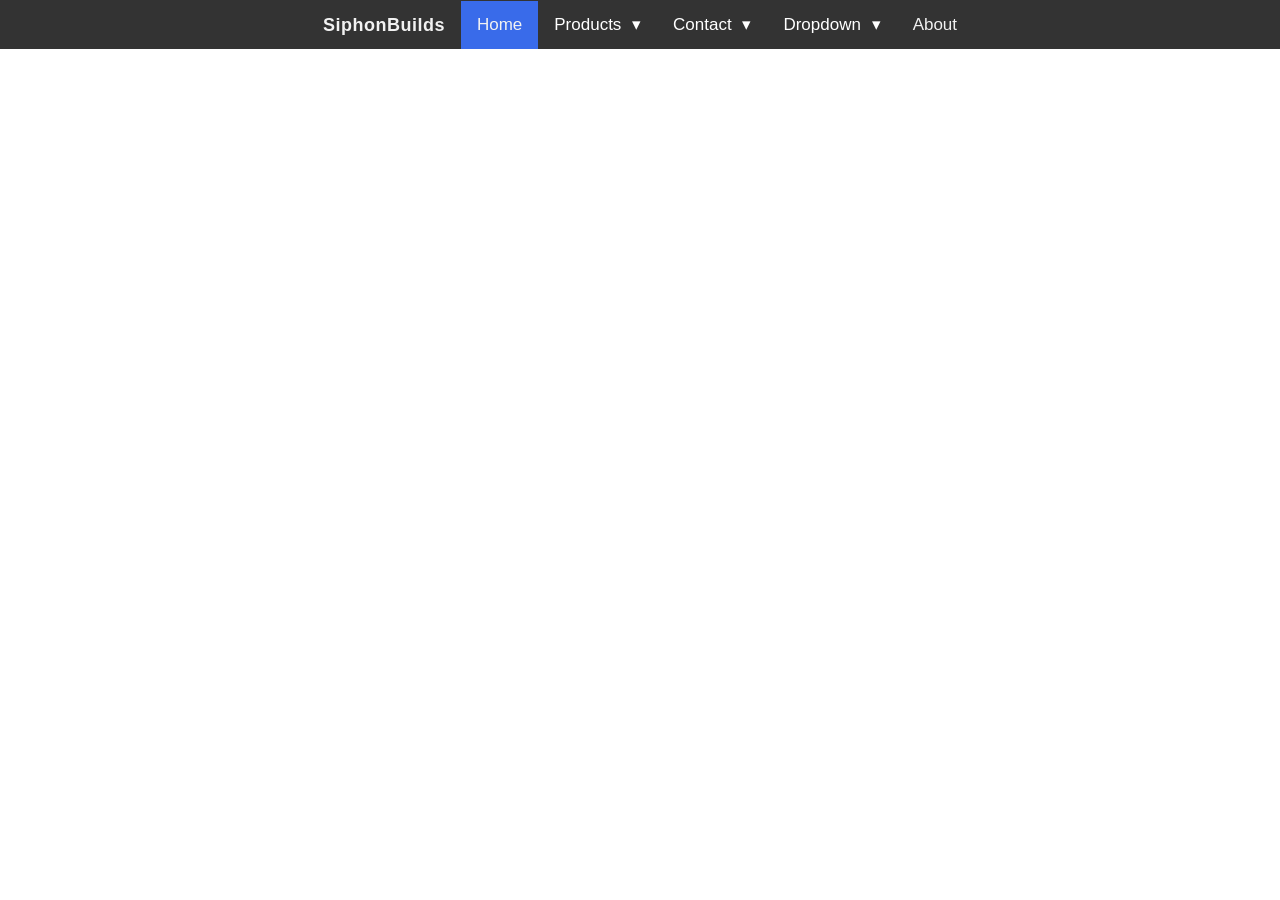
==== html/index.html @ d19a141d "Add initial HTML, CSS, and JavaScript files for top navigation bar" ====
<!DOCTYPE html>
<html lang="en">
<head>
    <meta charset="UTF-8">
    <meta name="viewport" content="width=device-width, initial-scale=1.0">
    <link rel="stylesheet" href="../css/stylesheet.css">
    <link rel="script" href="../js/script.js">
    <script src="../js/script.js"></script>
    <title>SiphonBuilds | PC Builder Configurator</title>
</head>
<body>
<div class="topnav" id="myTopnav">
  <a href="javascript:void(0);" class="icon" onclick="myFunction()">☰</a>
  <a href="#home" class="brand"><span class="brand-text">SiphonBuilds</span></a>
  <a href="#home" class="active">Home</a>
  <div class="dropdown">
    <button class="dropbtn">Products
      <i class="fa fa-caret-down"></i>
    </button>
    <div class="dropdown-content">
      <a href="#prebuilts">Pre-Built PCs</a>
      <a href="#buildyourown">Build your own PC</a>
    </div>
  </div>
  <div class="dropdown">
    <button class="dropbtn">Contact
      <i class="fa fa-caret-down"></i>
    </button>
    <div class="dropdown-content">
      <a href="#email">Link 1</a>
      <a href="#phone">Link 2</a>
      <a href="#socials">Link 3</a>
    </div>
  </div>
  <div class="dropdown">
    <button class="dropbtn">Dropdown
      <i class="fa fa-caret-down"></i>
    </button>
    <div class="dropdown-content">
      <a href="#">Link 1</a>
      <a href="#">Link 2</a>
      <a href="#">Link 3</a>
    </div>
  </div>
  <a href="#about">About</a>
</div>
</body>
</body>
</html>
---- css/stylesheet.css ----
body {
	margin: 0;
	font-family: "Segoe UI", Tahoma, Geneva, Verdana, sans-serif;
}

.topnav .brand {
  font-family: "Trebuchet MS", "Segoe UI", Tahoma, sans-serif;
  font-size: 18px;
  font-weight: 700;
  letter-spacing: 0.5px;
}

.topnav .brand-text,
.topnav .brand img {
  display: block;
  line-height: 1;
}

.topnav .brand img {
  max-height: 24px;
  width: auto;
}

.topnav a {
  float: left;
  display: block;
  color: #f2f2f2;
  text-align: center;
  padding: 14px 16px;
  text-decoration: none;
  font-size: 17px;
  font-family: "Trebuchet MS", "Segoe UI", Tahoma, sans-serif;
  font-weight: 400;
}

.topnav a,
.dropdown .dropbtn {
  font-family: "Trebuchet MS", "Segoe UI", Tahoma, sans-serif;
  font-weight: 400;
}

.topnav {
  display: flex;
  justify-content: center;
  align-items: center;
  background-color: #333;
  padding: 0 20px;
}

.dropdown {
  float: none;
}

.active {
  background-color: #396bea;
  color: white;
}

.topnav .icon {
  display: none;
}

.dropdown {
  float: left;
  overflow: hidden;
}

.dropdown .dropbtn {
  font-size: 17px;    
  border: none;
  outline: none;
  color: white;
  padding: 14px 16px;
  background-color: inherit;
  font-family: inherit;
  margin: 0;
}

.dropdown-content {
  display: none;
  position: absolute;
  background-color: #f9f9f9;
  min-width: 160px;
  box-shadow: 0px 8px 16px 0px rgba(0,0,0,0.2);
  z-index: 1;
}

.dropdown-content a {
  float: none;
  color: black;
  padding: 12px 16px;
  text-decoration: none;
  display: block;
  text-align: left;
}

.topnav a:hover, .dropdown:hover .dropbtn {
  background-color: #555;
  color: white;
}

.dropdown-content a:hover {
  background-color: #ddd;
  color: black;
}

.dropdown:hover .dropdown-content {
  display: block;
}

@media screen and (max-width: 600px) {
  .topnav a:not(:first-child), .dropdown .dropbtn {
    display: none;
  }
  .topnav .brand {
    display: block;
  }
  .topnav a.icon {
    float: right;
    display: block;
  }
}

@media screen and (max-width: 600px) {
  .topnav.responsive {position: relative;}
  .topnav.responsive .icon {
    position: absolute;
    right: 0;
    top: 0;
  }
  .topnav.responsive a {
    float: none;
    display: block;
    text-align: left;
  }
  .topnav.responsive .brand {
    display: block;
  }
  .topnav.responsive .dropdown {float: none;}
  .topnav.responsive .dropdown-content {position: relative;}
  .topnav.responsive .dropdown .dropbtn {
    display: block;
    width: 100%;
    text-align: left;
  }
}

.topnav .brand:hover,
.topnav .brand:focus {
  background-color: transparent;
  color: #f2f2f2;
}

.dropbtn::after {
  content: "▾";
  display: inline-block;
  margin-left: 6px;
  transition: transform 0.25s ease;
  transform-origin: center;
}

.dropdown:hover .dropbtn::after,
.dropdown:focus-within .dropbtn::after {
  transform: rotate(180deg);
}
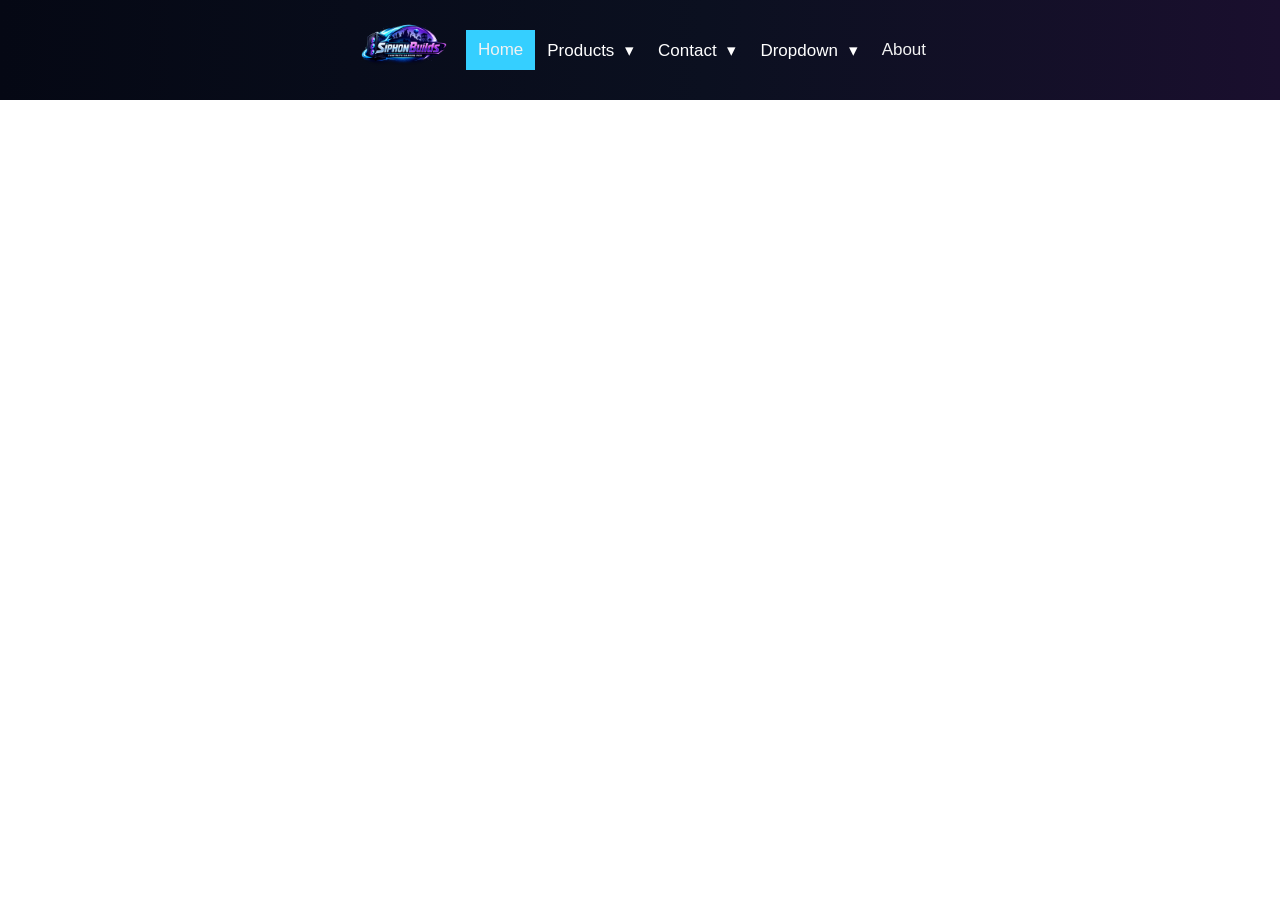
==== commit 6597530a: "Refactor code structure for improved readability and maintainability" ====
--- a/html/index.html
+++ b/html/index.html
@@ -4,6 +4,7 @@
     <meta charset="UTF-8">
     <meta name="viewport" content="width=device-width, initial-scale=1.0">
     <link rel="stylesheet" href="../css/stylesheet.css">
+    <link rel="icon" type="image/png" href="../websiteimages/faicon.png">
     <link rel="script" href="../js/script.js">
     <script src="../js/script.js"></script>
     <title>SiphonBuilds | PC Builder Configurator</title>
@@ -11,7 +12,9 @@
 <body>
 <div class="topnav" id="myTopnav">
   <a href="javascript:void(0);" class="icon" onclick="myFunction()">☰</a>
-  <a href="#home" class="brand"><span class="brand-text">SiphonBuilds</span></a>
+  <a href="#home" class="brand" aria-label="SiphonBuilds home">
+    <img src="../websiteimages/logo.png" alt="SiphonBuilds logo">
+  </a>
   <a href="#home" class="active">Home</a>
   <div class="dropdown">
     <button class="dropbtn">Products
--- a/css/stylesheet.css
+++ b/css/stylesheet.css
@@ -8,6 +8,10 @@
   font-size: 18px;
   font-weight: 700;
   letter-spacing: 0.5px;
+  display: flex;
+  align-items: center;
+  justify-content: center;
+  padding: 0 12px;
 }
 
 .topnav .brand-text,
@@ -17,7 +21,7 @@
 }
 
 .topnav .brand img {
-  max-height: 24px;
+  max-height: 100px;
   width: auto;
 }
 
@@ -26,7 +30,7 @@
   display: block;
   color: #f2f2f2;
   text-align: center;
-  padding: 14px 16px;
+  padding: 10px 12px;
   text-decoration: none;
   font-size: 17px;
   font-family: "Trebuchet MS", "Segoe UI", Tahoma, sans-serif;
@@ -43,8 +47,8 @@
   display: flex;
   justify-content: center;
   align-items: center;
-  background-color: #333;
-  padding: 0 20px;
+  background: linear-gradient(90deg, #050814 0%, #0b1020 55%, #1a0f2e 100%);
+  padding: 0;
 }
 
 .dropdown {
@@ -52,7 +56,7 @@
 }
 
 .active {
-  background-color: #396bea;
+  background-color: #35cfff;
   color: white;
 }
 
@@ -70,7 +74,7 @@
   border: none;
   outline: none;
   color: white;
-  padding: 14px 16px;
+  padding: 10px 12px;
   background-color: inherit;
   font-family: inherit;
   margin: 0;
@@ -95,7 +99,7 @@
 }
 
 .topnav a:hover, .dropdown:hover .dropbtn {
-  background-color: #555;
+  background-color: #b04cff;
   color: white;
 }
 
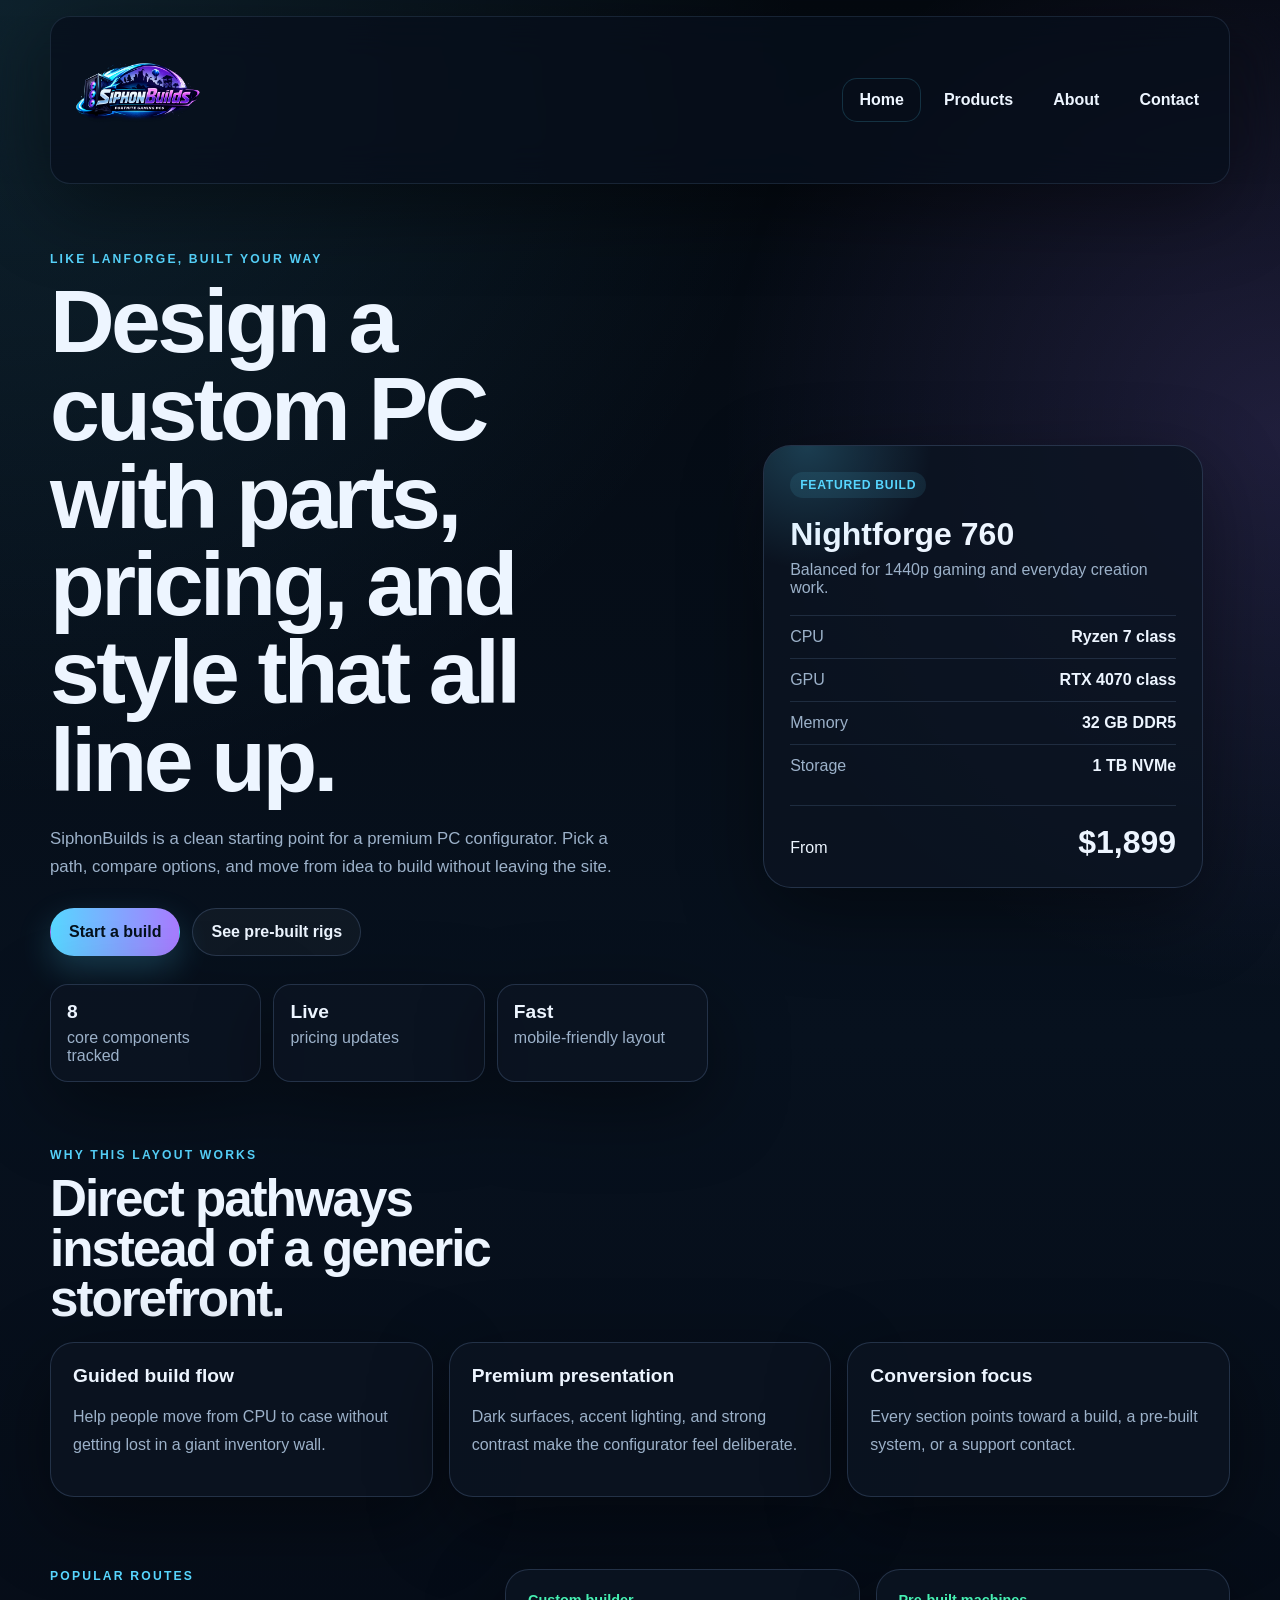
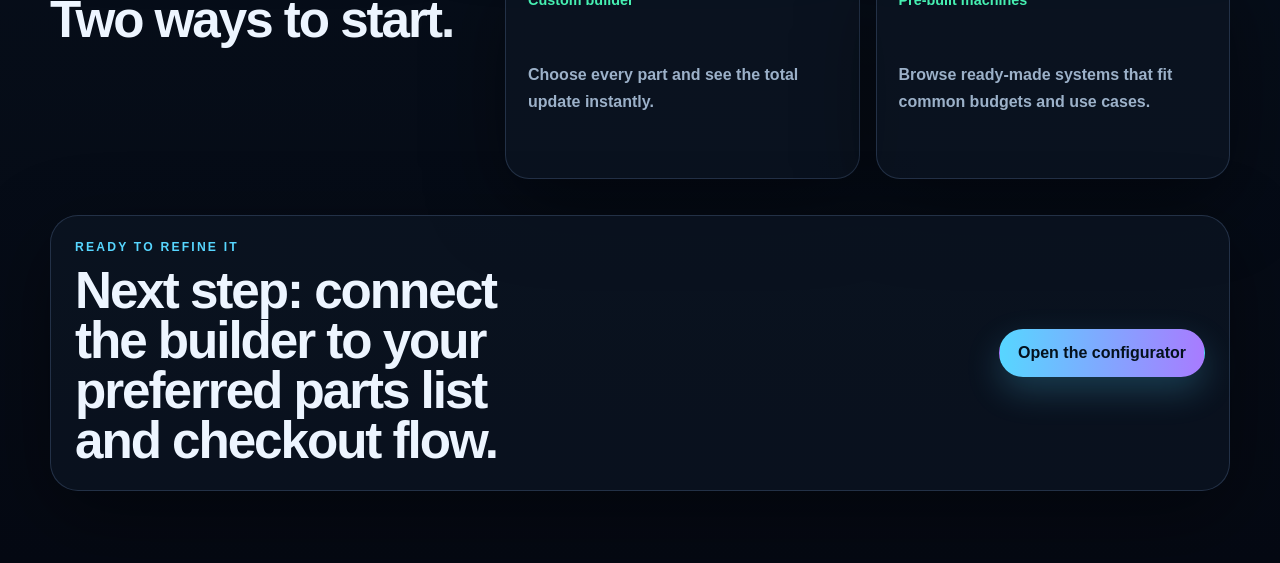
==== commit 712d2364: "Refactor HTML structure and enhance PC configurator - Updated the HTML structure for buildyourown.ht" ====
--- a/html/index.html
+++ b/html/index.html
@@ -5,48 +5,108 @@
     <meta name="viewport" content="width=device-width, initial-scale=1.0">
     <link rel="stylesheet" href="../css/stylesheet.css">
     <link rel="icon" type="image/png" href="../websiteimages/faicon.png">
-    <link rel="script" href="../js/script.js">
-    <script src="../js/script.js"></script>
-    <title>SiphonBuilds | PC Builder Configurator</title>
+    <script src="../js/script.js" defer></script>
+    <title>SiphonBuilds | Custom PC Configurator</title>
 </head>
 <body>
-<div class="topnav" id="myTopnav">
-  <a href="javascript:void(0);" class="icon" onclick="myFunction()">☰</a>
-  <a href="#home" class="brand" aria-label="SiphonBuilds home">
-    <img src="../websiteimages/logo.png" alt="SiphonBuilds logo">
-  </a>
-  <a href="#home" class="active">Home</a>
-  <div class="dropdown">
-    <button class="dropbtn">Products
-      <i class="fa fa-caret-down"></i>
-    </button>
-    <div class="dropdown-content">
-      <a href="#prebuilts">Pre-Built PCs</a>
-      <a href="#buildyourown">Build your own PC</a>
+<header class="site-header">
+  <nav class="topnav" id="myTopnav" aria-label="Primary">
+    <a href="javascript:void(0);" class="icon" onclick="myFunction()" aria-label="Toggle navigation">☰</a>
+    <a href="index.html" class="brand" aria-label="SiphonBuilds home">
+      <img src="../websiteimages/logo.png" alt="SiphonBuilds logo">
+    </a>
+    <a href="index.html" class="active">Home</a>
+    <div class="dropdown">
+      <button class="dropbtn" type="button">Products</button>
+      <div class="dropdown-content">
+        <a href="prebuilts.html">Pre-Built PCs</a>
+        <a href="buildyourown.html">Build Your Own PC</a>
+      </div>
     </div>
-  </div>
-  <div class="dropdown">
-    <button class="dropbtn">Contact
-      <i class="fa fa-caret-down"></i>
-    </button>
-    <div class="dropdown-content">
-      <a href="#email">Link 1</a>
-      <a href="#phone">Link 2</a>
-      <a href="#socials">Link 3</a>
+    <a href="#about">About</a>
+    <a href="#contact">Contact</a>
+  </nav>
+</header>
+
+<main>
+  <section class="hero" id="home">
+    <div class="hero-copy">
+      <p class="eyebrow">Like LanForge, built your way</p>
+      <h1>Design a custom PC with parts, pricing, and style that all line up.</h1>
+      <p class="lede">SiphonBuilds is a clean starting point for a premium PC configurator. Pick a path, compare options, and move from idea to build without leaving the site.</p>
+      <div class="hero-actions">
+        <a class="button button-primary" href="buildyourown.html">Start a build</a>
+        <a class="button button-secondary" href="prebuilts.html">See pre-built rigs</a>
+      </div>
+      <div class="hero-stats">
+        <div><strong>8</strong><span>core components tracked</span></div>
+        <div><strong>Live</strong><span>pricing updates</span></div>
+        <div><strong>Fast</strong><span>mobile-friendly layout</span></div>
+      </div>
     </div>
-  </div>
-  <div class="dropdown">
-    <button class="dropbtn">Dropdown
-      <i class="fa fa-caret-down"></i>
-    </button>
-    <div class="dropdown-content">
-      <a href="#">Link 1</a>
-      <a href="#">Link 2</a>
-      <a href="#">Link 3</a>
+    <div class="hero-panel">
+      <div class="build-card">
+        <span class="build-card-label">Featured build</span>
+        <h2>Nightforge 760</h2>
+        <p>Balanced for 1440p gaming and everyday creation work.</p>
+        <div class="spec-row"><span>CPU</span><strong>Ryzen 7 class</strong></div>
+        <div class="spec-row"><span>GPU</span><strong>RTX 4070 class</strong></div>
+        <div class="spec-row"><span>Memory</span><strong>32 GB DDR5</strong></div>
+        <div class="spec-row"><span>Storage</span><strong>1 TB NVMe</strong></div>
+        <div class="build-card-price">
+          <span>From</span>
+          <strong>$1,899</strong>
+        </div>
+      </div>
     </div>
-  </div>
-  <a href="#about">About</a>
-</div>
-</body>
+  </section>
+
+  <section class="section" id="about">
+    <div class="section-heading">
+      <p class="eyebrow">Why this layout works</p>
+      <h2>Direct pathways instead of a generic storefront.</h2>
+    </div>
+    <div class="feature-grid">
+      <article class="feature-card">
+        <h3>Guided build flow</h3>
+        <p>Help people move from CPU to case without getting lost in a giant inventory wall.</p>
+      </article>
+      <article class="feature-card">
+        <h3>Premium presentation</h3>
+        <p>Dark surfaces, accent lighting, and strong contrast make the configurator feel deliberate.</p>
+      </article>
+      <article class="feature-card">
+        <h3>Conversion focus</h3>
+        <p>Every section points toward a build, a pre-built system, or a support contact.</p>
+      </article>
+    </div>
+  </section>
+
+  <section class="section split-section">
+    <div>
+      <p class="eyebrow">Popular routes</p>
+      <h2>Two ways to start.</h2>
+    </div>
+    <div class="route-grid">
+      <a class="route-card" href="buildyourown.html">
+        <span>Custom builder</span>
+        <strong>Choose every part and see the total update instantly.</strong>
+      </a>
+      <a class="route-card" href="prebuilts.html">
+        <span>Pre-built machines</span>
+        <strong>Browse ready-made systems that fit common budgets and use cases.</strong>
+      </a>
+    </div>
+  </section>
+
+  <section class="section contact-band" id="contact">
+    <div>
+      <p class="eyebrow">Ready to refine it</p>
+      <h2>Next step: connect the builder to your preferred parts list and checkout flow.</h2>
+    </div>
+    <a class="button button-primary" href="buildyourown.html">Open the configurator</a>
+  </section>
+</main>
+
 </body>
 </html>
--- a/css/stylesheet.css
+++ b/css/stylesheet.css
@@ -1,169 +1,745 @@
+:root {
+  --bg: #07111e;
+  --bg-soft: #0b1627;
+  --panel: rgba(12, 20, 34, 0.82);
+  --panel-strong: #0f1d33;
+  --line: rgba(153, 194, 255, 0.18);
+  --text: #edf5ff;
+  --muted: #9cb1c9;
+  --accent: #57d6ff;
+  --accent-2: #a87bff;
+  --accent-3: #46f0b2;
+  --shadow: 0 24px 80px rgba(0, 0, 0, 0.42);
+}
+
+* {
+  box-sizing: border-box;
+}
+
+html {
+  scroll-behavior: smooth;
+}
+
 body {
-	margin: 0;
-	font-family: "Segoe UI", Tahoma, Geneva, Verdana, sans-serif;
+  margin: 0;
+  color: var(--text);
+  font-family: "Segoe UI", "Trebuchet MS", sans-serif;
+  background:
+    radial-gradient(circle at top left, rgba(87, 214, 255, 0.12), transparent 32%),
+    radial-gradient(circle at right 20%, rgba(168, 123, 255, 0.16), transparent 26%),
+    linear-gradient(180deg, #040910 0%, var(--bg) 48%, #050913 100%);
+}
+
+a {
+  color: inherit;
+}
+
+img {
+  max-width: 100%;
+  display: block;
+}
+
+main {
+  width: min(1180px, calc(100% - 32px));
+  margin: 0 auto;
+  padding: 28px 0 72px;
+}
+
+.site-header {
+  position: sticky;
+  top: 0;
+  z-index: 50;
+  backdrop-filter: blur(20px);
+}
+
+.topnav {
+  width: min(1180px, calc(100% - 32px));
+  margin: 16px auto 0;
+  display: flex;
+  align-items: center;
+  gap: 8px;
+  padding: 10px 14px;
+  background: rgba(7, 15, 27, 0.78);
+  border: 1px solid rgba(153, 194, 255, 0.12);
+  border-radius: 20px;
+  box-shadow: var(--shadow);
+}
+
+.topnav a,
+.topnav .dropbtn {
+  appearance: none;
+  border: 0;
+  background: transparent;
+  color: var(--text);
+  text-decoration: none;
+  font: inherit;
+  font-weight: 600;
+  padding: 12px 16px;
+  border-radius: 14px;
+  transition: transform 0.2s ease, background-color 0.2s ease, box-shadow 0.2s ease;
+}
+
+.topnav a:hover,
+.topnav .dropbtn:hover,
+.topnav a:focus-visible,
+.topnav .dropbtn:focus-visible {
+  background: rgba(87, 214, 255, 0.12);
+  box-shadow: 0 0 0 1px rgba(87, 214, 255, 0.18);
+  transform: translateY(-1px);
 }
 
 .topnav .brand {
-  font-family: "Trebuchet MS", "Segoe UI", Tahoma, sans-serif;
-  font-size: 18px;
-  font-weight: 700;
-  letter-spacing: 0.5px;
-  display: flex;
-  align-items: center;
-  justify-content: center;
-  padding: 0 12px;
-}
-
-.topnav .brand-text,
+  margin-right: auto;
+  padding: 0;
+  background: transparent;
+}
+
 .topnav .brand img {
-  display: block;
-  line-height: 1;
-}
-
-.topnav .brand img {
-  max-height: 100px;
-  width: auto;
-}
-
-.topnav a {
-  float: left;
-  display: block;
-  color: #f2f2f2;
-  text-align: center;
-  padding: 10px 12px;
-  text-decoration: none;
-  font-size: 17px;
-  font-family: "Trebuchet MS", "Segoe UI", Tahoma, sans-serif;
-  font-weight: 400;
-}
-
-.topnav a,
-.dropdown .dropbtn {
-  font-family: "Trebuchet MS", "Segoe UI", Tahoma, sans-serif;
-  font-weight: 400;
-}
-
-.topnav {
-  display: flex;
-  justify-content: center;
-  align-items: center;
-  background: linear-gradient(90deg, #050814 0%, #0b1020 55%, #1a0f2e 100%);
-  padding: 0;
-}
-
-.dropdown {
-  float: none;
-}
-
-.active {
-  background-color: #35cfff;
-  color: white;
+  width: 146px;
+  height: auto;
 }
 
 .topnav .icon {
   display: none;
+  margin-left: auto;
+  font-size: 1.2rem;
 }
 
 .dropdown {
-  float: left;
-  overflow: hidden;
-}
-
-.dropdown .dropbtn {
-  font-size: 17px;    
-  border: none;
-  outline: none;
-  color: white;
-  padding: 10px 12px;
-  background-color: inherit;
-  font-family: inherit;
-  margin: 0;
+  position: relative;
 }
 
 .dropdown-content {
   display: none;
   position: absolute;
-  background-color: #f9f9f9;
-  min-width: 160px;
-  box-shadow: 0px 8px 16px 0px rgba(0,0,0,0.2);
-  z-index: 1;
+  top: calc(100% + 8px);
+  left: 0;
+  min-width: 220px;
+  padding: 8px;
+  background: rgba(10, 19, 34, 0.98);
+  border: 1px solid rgba(153, 194, 255, 0.14);
+  border-radius: 16px;
+  box-shadow: var(--shadow);
+}
+
+.dropdown:hover .dropdown-content,
+.dropdown:focus-within .dropdown-content {
+  display: block;
 }
 
 .dropdown-content a {
-  float: none;
-  color: black;
-  padding: 12px 16px;
+  display: block;
+  padding: 12px 14px;
+  border-radius: 12px;
+  color: var(--muted);
+}
+
+.dropdown-content a:hover,
+.dropdown-content a:focus-visible {
+  color: var(--text);
+  background: rgba(87, 214, 255, 0.1);
+}
+
+.active {
+  background: linear-gradient(90deg, rgba(87, 214, 255, 0.22), rgba(168, 123, 255, 0.22));
+  box-shadow: 0 0 0 1px rgba(87, 214, 255, 0.18);
+}
+
+.hero,
+.split-section,
+.contact-band,
+.builder-hero,
+.builder-layout,
+.catalog-grid,
+.page-intro {
+  animation: fade-up 0.8s ease both;
+}
+
+.hero {
+  display: grid;
+  grid-template-columns: 1.2fr 0.9fr;
+  gap: 28px;
+  align-items: center;
+  padding: 40px 0 30px;
+}
+
+.eyebrow {
+  margin: 0 0 12px;
+  color: var(--accent);
+  text-transform: uppercase;
+  letter-spacing: 0.18em;
+  font-size: 0.76rem;
+  font-weight: 700;
+}
+
+.hero h1,
+.section-heading h2,
+.split-section h2,
+.contact-band h2,
+.builder-hero h1,
+.page-intro h1 {
+  margin: 0;
+  font-family: "Bahnschrift", "Segoe UI", sans-serif;
+  line-height: 0.98;
+  letter-spacing: -0.04em;
+}
+
+.hero h1,
+.builder-hero h1,
+.page-intro h1 {
+  font-size: clamp(2.8rem, 7vw, 5.6rem);
+  max-width: 12ch;
+}
+
+.lede,
+.page-intro p,
+.feature-card p,
+.route-card strong,
+.catalog-card p,
+.builder-note,
+.summary-text,
+.section-copy {
+  color: var(--muted);
+  line-height: 1.7;
+}
+
+.lede {
+  max-width: 62ch;
+  font-size: 1.05rem;
+  margin: 20px 0 0;
+}
+
+.hero-actions {
+  display: flex;
+  flex-wrap: wrap;
+  gap: 12px;
+  margin-top: 26px;
+}
+
+.button {
+  display: inline-flex;
+  align-items: center;
+  justify-content: center;
+  min-height: 48px;
+  padding: 0 18px;
+  border-radius: 999px;
   text-decoration: none;
+  font-weight: 700;
+  border: 1px solid transparent;
+  transition: transform 0.2s ease, box-shadow 0.2s ease, border-color 0.2s ease;
+}
+
+.button:hover,
+.button:focus-visible {
+  transform: translateY(-1px);
+}
+
+.button-primary {
+  background: linear-gradient(90deg, var(--accent), var(--accent-2));
+  color: #04111d;
+  box-shadow: 0 14px 34px rgba(87, 214, 255, 0.22);
+}
+
+.button-secondary {
+  border-color: rgba(153, 194, 255, 0.18);
+  background: rgba(255, 255, 255, 0.04);
+}
+
+.hero-stats {
+  display: grid;
+  grid-template-columns: repeat(3, minmax(0, 1fr));
+  gap: 12px;
+  margin-top: 28px;
+}
+
+.hero-stats div,
+.build-card,
+.feature-card,
+.route-card,
+.catalog-card,
+.builder-panel,
+.summary-panel,
+.component-field,
+.contact-band,
+.info-strip {
+  background: var(--panel);
+  border: 1px solid var(--line);
+  box-shadow: var(--shadow);
+}
+
+.hero-stats div {
+  padding: 16px;
+  border-radius: 18px;
+}
+
+.hero-stats strong {
   display: block;
-  text-align: left;
-}
-
-.topnav a:hover, .dropdown:hover .dropbtn {
-  background-color: #b04cff;
-  color: white;
-}
-
-.dropdown-content a:hover {
-  background-color: #ddd;
-  color: black;
-}
-
-.dropdown:hover .dropdown-content {
+  font-size: 1.2rem;
+}
+
+.hero-stats span {
   display: block;
-}
-
-@media screen and (max-width: 600px) {
-  .topnav a:not(:first-child), .dropdown .dropbtn {
+  margin-top: 6px;
+  color: var(--muted);
+}
+
+.hero-panel {
+  display: flex;
+  justify-content: center;
+}
+
+.build-card {
+  position: relative;
+  width: min(100%, 440px);
+  padding: 26px;
+  border-radius: 28px;
+  overflow: hidden;
+}
+
+.build-card::before {
+  content: "";
+  position: absolute;
+  inset: -30% auto auto -20%;
+  width: 260px;
+  height: 260px;
+  background: radial-gradient(circle, rgba(87, 214, 255, 0.22), transparent 68%);
+}
+
+.build-card-label,
+.catalog-card .badge,
+.build-summary .badge,
+.tag {
+  display: inline-flex;
+  align-items: center;
+  padding: 6px 10px;
+  border-radius: 999px;
+  background: rgba(87, 214, 255, 0.1);
+  color: var(--accent);
+  font-size: 0.76rem;
+  font-weight: 700;
+  letter-spacing: 0.06em;
+  text-transform: uppercase;
+}
+
+.build-card h2,
+.catalog-card h3,
+.feature-card h3,
+.route-card strong,
+.summary-title,
+.section-heading h2,
+.split-section h2,
+.contact-band h2 {
+  font-family: "Bahnschrift", "Segoe UI", sans-serif;
+}
+
+.build-card h2 {
+  margin: 18px 0 8px;
+  font-size: 2rem;
+}
+
+.build-card p {
+  margin: 0 0 18px;
+  color: var(--muted);
+}
+
+.spec-row,
+.summary-row,
+.info-row {
+  display: flex;
+  justify-content: space-between;
+  gap: 16px;
+  padding: 12px 0;
+  border-top: 1px solid rgba(153, 194, 255, 0.14);
+}
+
+.spec-row span,
+.summary-row span,
+.info-row span {
+  color: var(--muted);
+}
+
+.build-card-price {
+  display: flex;
+  justify-content: space-between;
+  align-items: baseline;
+  margin-top: 18px;
+  padding-top: 18px;
+  border-top: 1px solid rgba(153, 194, 255, 0.14);
+}
+
+.build-card-price strong {
+  font-size: 2rem;
+}
+
+.section,
+.builder-section,
+.catalog-section {
+  padding: 36px 0;
+}
+
+.section-heading,
+.page-intro,
+.builder-hero {
+  margin-bottom: 18px;
+}
+
+.section-heading h2,
+.split-section h2,
+.contact-band h2 {
+  font-size: clamp(2rem, 4vw, 3.2rem);
+  max-width: 16ch;
+}
+
+.feature-grid,
+.route-grid,
+.catalog-grid,
+.builder-layout {
+  display: grid;
+  gap: 16px;
+}
+
+.feature-grid {
+  grid-template-columns: repeat(3, minmax(0, 1fr));
+}
+
+.feature-card,
+.route-card,
+.catalog-card {
+  padding: 22px;
+  border-radius: 24px;
+}
+
+.feature-card h3,
+.catalog-card h3 {
+  margin: 0 0 10px;
+  font-size: 1.2rem;
+}
+
+.split-section {
+  display: grid;
+  grid-template-columns: 0.75fr 1.25fr;
+  gap: 20px;
+  align-items: start;
+}
+
+.route-grid,
+.catalog-grid {
+  grid-template-columns: repeat(2, minmax(0, 1fr));
+}
+
+.route-card {
+  display: grid;
+  gap: 12px;
+  text-decoration: none;
+  min-height: 210px;
+}
+
+.route-card span,
+.catalog-card .price-note {
+  color: var(--accent-3);
+  font-size: 0.9rem;
+  font-weight: 700;
+}
+
+.contact-band,
+.builder-hero,
+.page-intro,
+.info-strip {
+  padding: 24px;
+  border-radius: 28px;
+}
+
+.contact-band {
+  display: flex;
+  align-items: center;
+  justify-content: space-between;
+  gap: 20px;
+}
+
+.builder-hero {
+  background: linear-gradient(135deg, rgba(87, 214, 255, 0.11), rgba(168, 123, 255, 0.12));
+  border: 1px solid rgba(153, 194, 255, 0.16);
+}
+
+.builder-layout {
+  grid-template-columns: 1.2fr 0.8fr;
+  align-items: start;
+}
+
+.builder-panel,
+.summary-panel {
+  border-radius: 28px;
+  padding: 24px;
+}
+
+.builder-panel {
+  display: grid;
+  gap: 16px;
+}
+
+.component-field {
+  display: grid;
+  gap: 10px;
+  padding: 18px;
+  border-radius: 20px;
+}
+
+.component-head {
+  display: flex;
+  align-items: center;
+  gap: 12px;
+}
+
+.component-image,
+.catalog-image {
+  width: 92px;
+  height: 62px;
+  object-fit: cover;
+  border-radius: 16px;
+  border: 1px solid rgba(153, 194, 255, 0.16);
+  background: rgba(7, 15, 27, 0.9);
+}
+
+.catalog-image {
+  width: 100%;
+  height: 140px;
+}
+
+.fps-panel {
+  display: grid;
+  gap: 8px;
+  padding: 18px;
+  border-radius: 20px;
+  border: 1px solid rgba(87, 214, 255, 0.18);
+  background: rgba(87, 214, 255, 0.08);
+}
+
+.fps-panel strong {
+  font-family: "Bahnschrift", "Segoe UI", sans-serif;
+  font-size: clamp(2rem, 5vw, 3rem);
+}
+
+.fps-panel p,
+.fps-chip {
+  margin: 0;
+  color: var(--muted);
+}
+
+.component-field label,
+.summary-panel h2,
+.summary-panel h3,
+.catalog-card h3,
+.builder-panel h2 {
+  margin: 0;
+}
+
+.component-field label {
+  font-weight: 700;
+}
+
+.component-field select,
+.component-field input[type="text"] {
+  width: 100%;
+  min-height: 48px;
+  padding: 0 14px;
+  border-radius: 14px;
+  border: 1px solid rgba(153, 194, 255, 0.16);
+  background: rgba(7, 15, 27, 0.9);
+  color: var(--text);
+  font: inherit;
+}
+
+.addons {
+  display: grid;
+  gap: 10px;
+}
+
+.addon-item {
+  display: flex;
+  justify-content: space-between;
+  align-items: center;
+  gap: 12px;
+  padding: 14px 16px;
+  border-radius: 16px;
+  background: rgba(255, 255, 255, 0.03);
+}
+
+.summary-panel {
+  position: sticky;
+  top: 108px;
+  display: grid;
+  gap: 16px;
+}
+
+.summary-title {
+  font-size: 1.6rem;
+  margin: 0;
+}
+
+.price-total {
+  font-size: clamp(2.2rem, 5vw, 3.4rem);
+  font-family: "Bahnschrift", "Segoe UI", sans-serif;
+}
+
+.budget-meter {
+  height: 12px;
+  border-radius: 999px;
+  background: rgba(255, 255, 255, 0.08);
+  overflow: hidden;
+}
+
+.budget-meter span {
+  display: block;
+  height: 100%;
+  width: 40%;
+  border-radius: inherit;
+  background: linear-gradient(90deg, var(--accent), var(--accent-2));
+}
+
+.summary-text {
+  margin: 0;
+}
+
+.summary-list,
+.catalog-card ul {
+  margin: 0;
+  padding: 0;
+  list-style: none;
+  display: grid;
+  gap: 10px;
+}
+
+.summary-list li,
+.catalog-card li {
+  display: flex;
+  justify-content: space-between;
+  gap: 12px;
+  color: var(--muted);
+}
+
+.summary-list strong,
+.catalog-card strong {
+  color: var(--text);
+}
+
+.info-strip {
+  display: flex;
+  justify-content: space-between;
+  gap: 16px;
+  align-items: center;
+}
+
+.catalog-card {
+  display: grid;
+  gap: 16px;
+}
+
+.fps-chip {
+  display: inline-flex;
+  align-items: center;
+  width: fit-content;
+  padding: 8px 12px;
+  border-radius: 999px;
+  border: 1px solid rgba(87, 214, 255, 0.16);
+  background: rgba(87, 214, 255, 0.08);
+}
+
+.catalog-card .price {
+  font-size: 1.9rem;
+  font-family: "Bahnschrift", "Segoe UI", sans-serif;
+}
+
+.catalog-card .action-row {
+  display: flex;
+  flex-wrap: wrap;
+  gap: 10px;
+}
+
+.footer {
+  width: min(1180px, calc(100% - 32px));
+  margin: 0 auto 28px;
+  padding: 22px 0 0;
+  color: var(--muted);
+}
+
+@keyframes fade-up {
+  from {
+    opacity: 0;
+    transform: translateY(18px);
+  }
+  to {
+    opacity: 1;
+    transform: translateY(0);
+  }
+}
+
+@media (max-width: 960px) {
+  .hero,
+  .builder-layout,
+  .split-section,
+  .feature-grid,
+  .route-grid,
+  .catalog-grid {
+    grid-template-columns: 1fr;
+  }
+
+  .contact-band,
+  .info-strip {
+    flex-direction: column;
+    align-items: flex-start;
+  }
+
+  .summary-panel {
+    position: static;
+  }
+}
+
+@media (max-width: 720px) {
+  .topnav {
+    flex-wrap: wrap;
+  }
+
+  .topnav .brand {
+    margin-right: 0;
+    order: 1;
+  }
+
+  .topnav .icon {
+    display: inline-flex;
+    margin-left: auto;
+    order: 2;
+  }
+
+  .topnav > a:not(.brand):not(.icon),
+  .topnav .dropdown {
     display: none;
-  }
-  .topnav .brand {
-    display: block;
-  }
-  .topnav a.icon {
-    float: right;
-    display: block;
-  }
-}
-
-@media screen and (max-width: 600px) {
-  .topnav.responsive {position: relative;}
-  .topnav.responsive .icon {
-    position: absolute;
-    right: 0;
-    top: 0;
-  }
-  .topnav.responsive a {
-    float: none;
-    display: block;
-    text-align: left;
-  }
-  .topnav.responsive .brand {
-    display: block;
-  }
-  .topnav.responsive .dropdown {float: none;}
-  .topnav.responsive .dropdown-content {position: relative;}
-  .topnav.responsive .dropdown .dropbtn {
+    width: 100%;
+  }
+
+  .topnav.responsive > a:not(.brand):not(.icon),
+  .topnav.responsive .dropdown {
     display: block;
     width: 100%;
-    text-align: left;
-  }
-}
-
-.topnav .brand:hover,
-.topnav .brand:focus {
-  background-color: transparent;
-  color: #f2f2f2;
-}
-
-.dropbtn::after {
-  content: "▾";
-  display: inline-block;
-  margin-left: 6px;
-  transition: transform 0.25s ease;
-  transform-origin: center;
-}
-
-.dropdown:hover .dropbtn::after,
-.dropdown:focus-within .dropbtn::after {
-  transform: rotate(180deg);
+  }
+
+  .topnav.responsive .dropdown-content {
+    position: static;
+    min-width: 0;
+  }
+
+  .hero-stats {
+    grid-template-columns: 1fr;
+  }
+
+  main {
+    width: min(100% - 20px, 1180px);
+  }
+
+  .topnav {
+    width: min(100% - 20px, 1180px);
+  }
+
+  .footer {
+    width: min(100% - 20px, 1180px);
+  }
 }
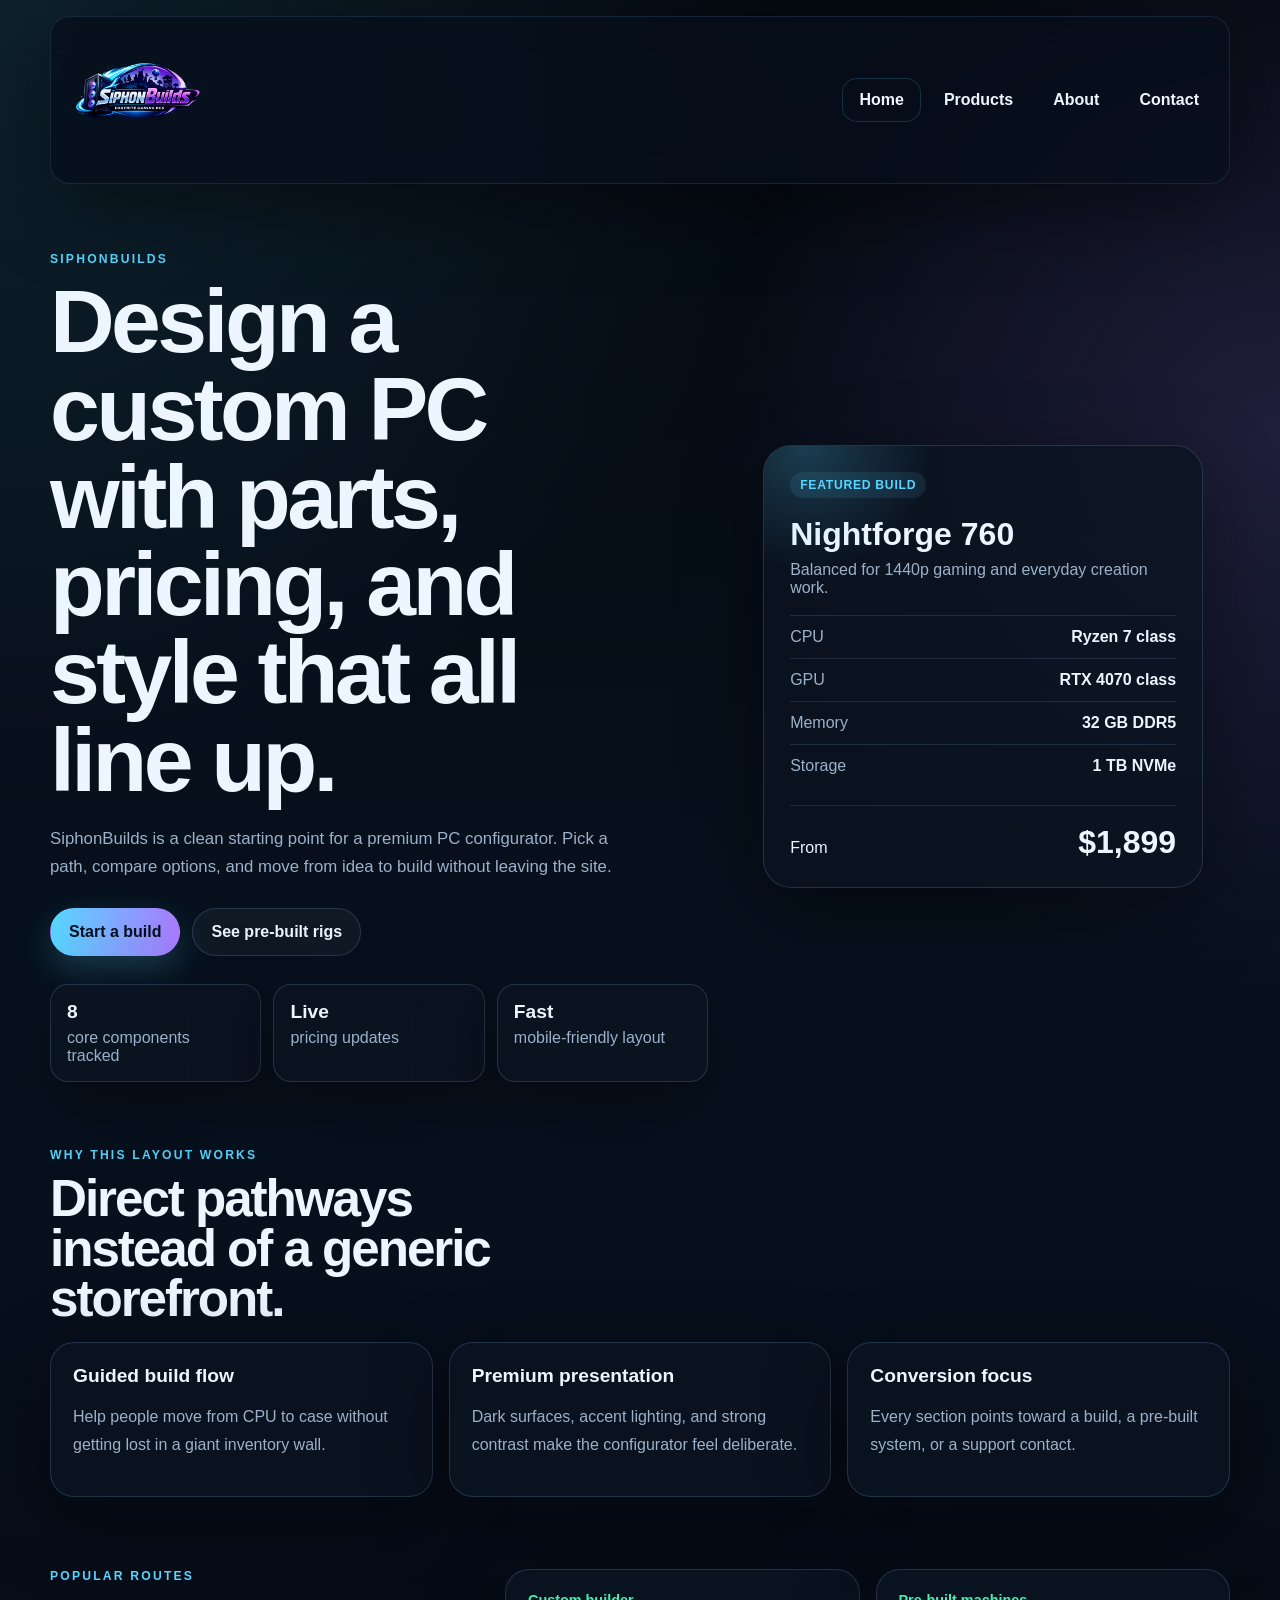
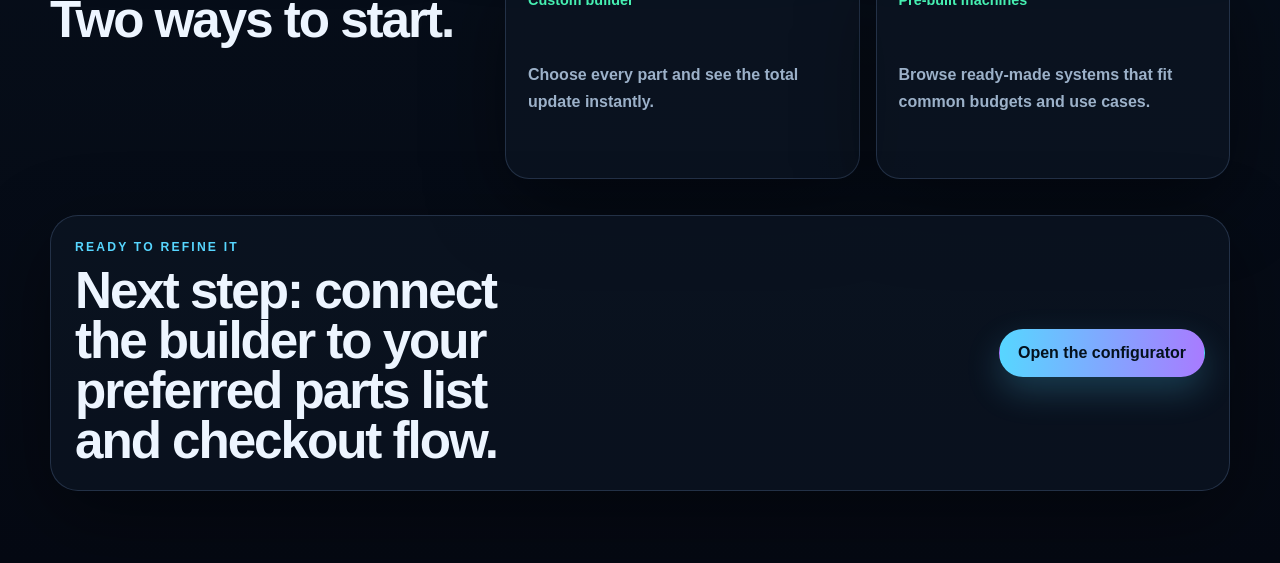
==== commit cc3b0d1b: "New" ====
--- a/html/index.html
+++ b/html/index.html
@@ -31,7 +31,7 @@
 <main>
   <section class="hero" id="home">
     <div class="hero-copy">
-      <p class="eyebrow">Like LanForge, built your way</p>
+      <p class="eyebrow">SiphonBuilds</p>
       <h1>Design a custom PC with parts, pricing, and style that all line up.</h1>
       <p class="lede">SiphonBuilds is a clean starting point for a premium PC configurator. Pick a path, compare options, and move from idea to build without leaving the site.</p>
       <div class="hero-actions">
